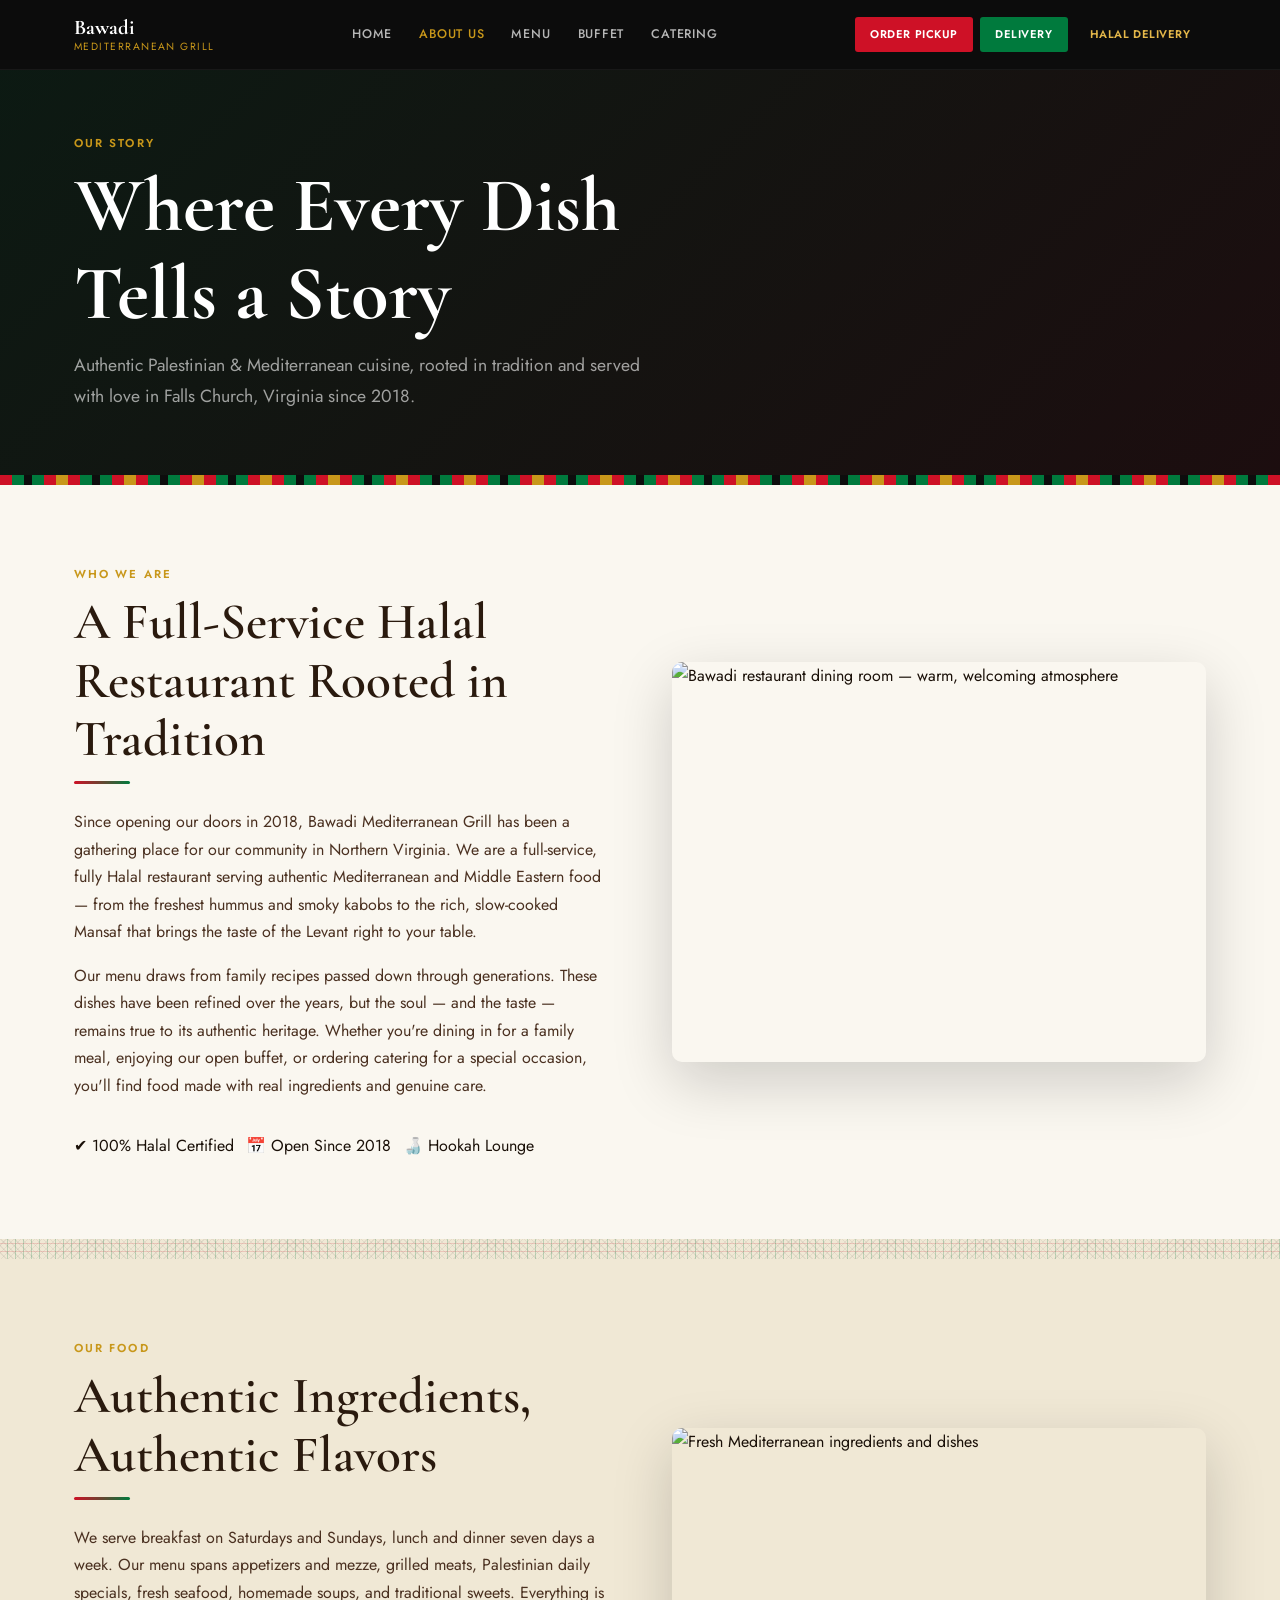
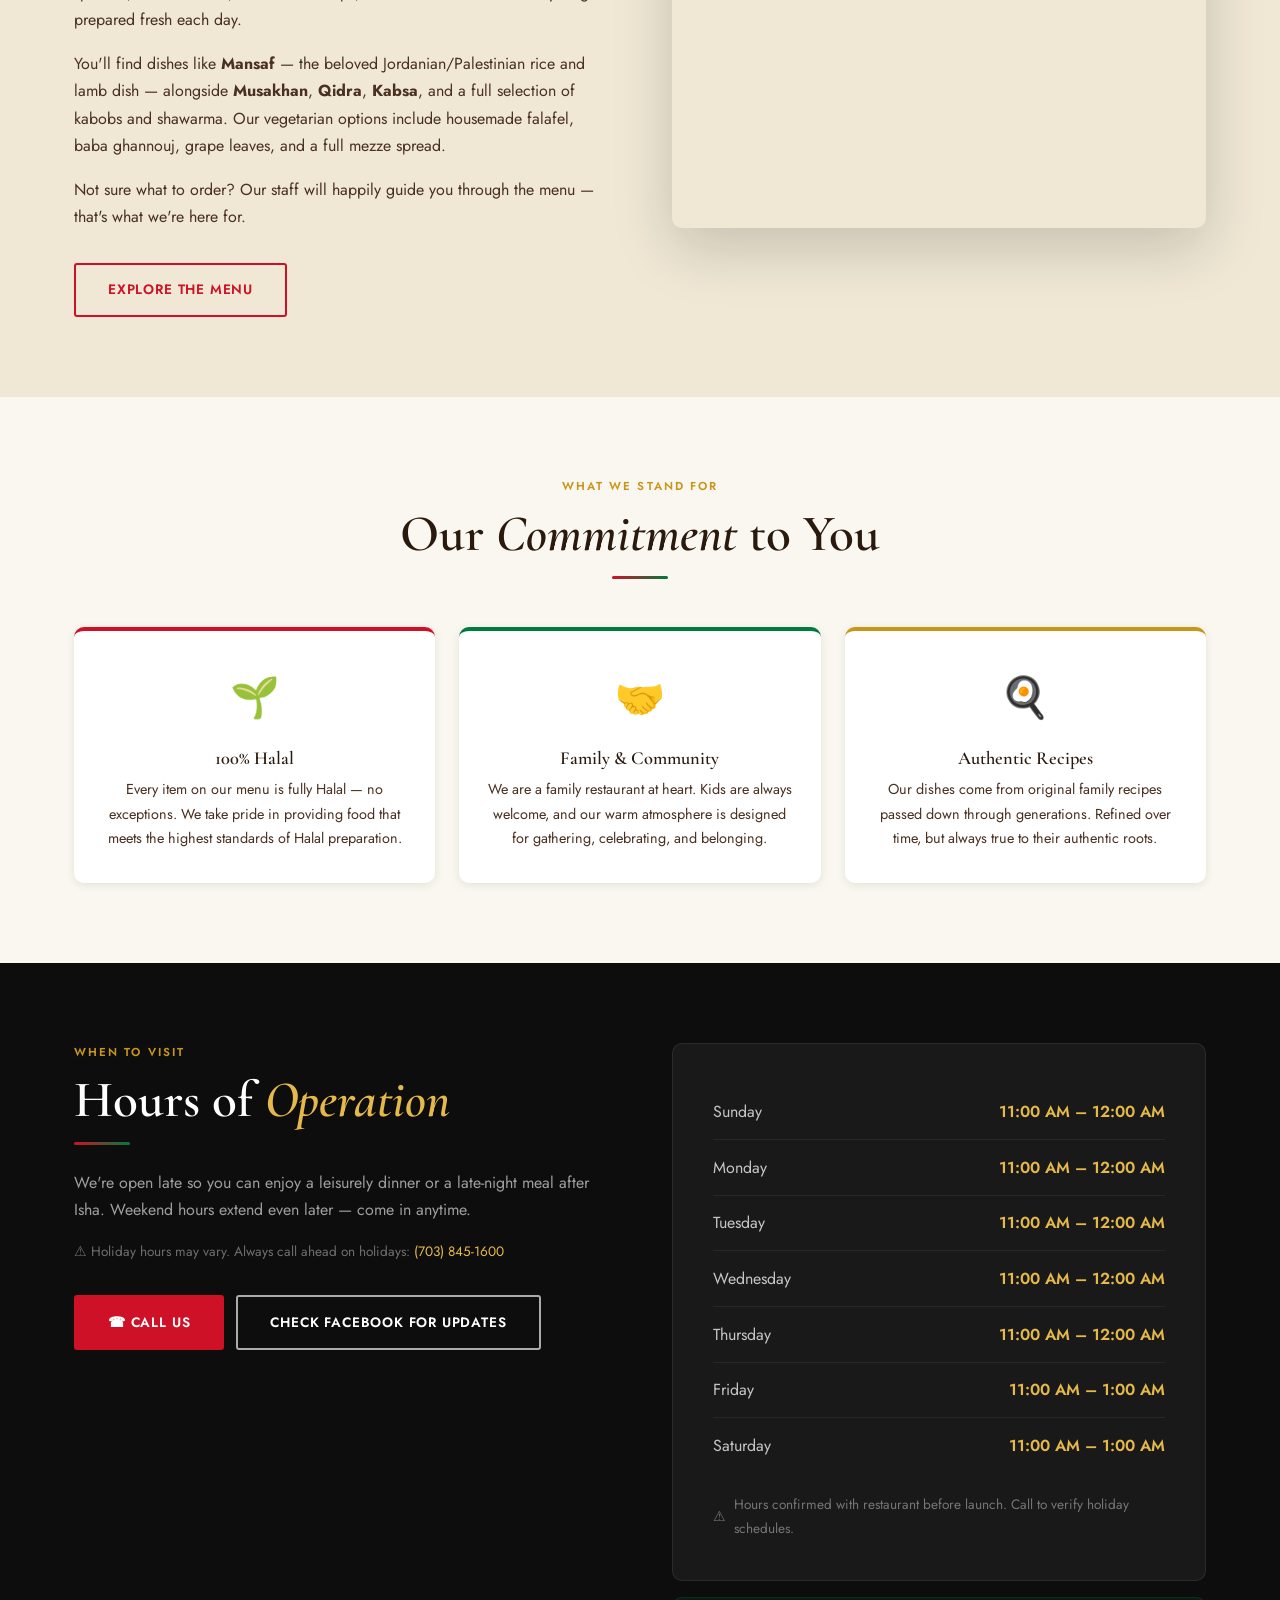
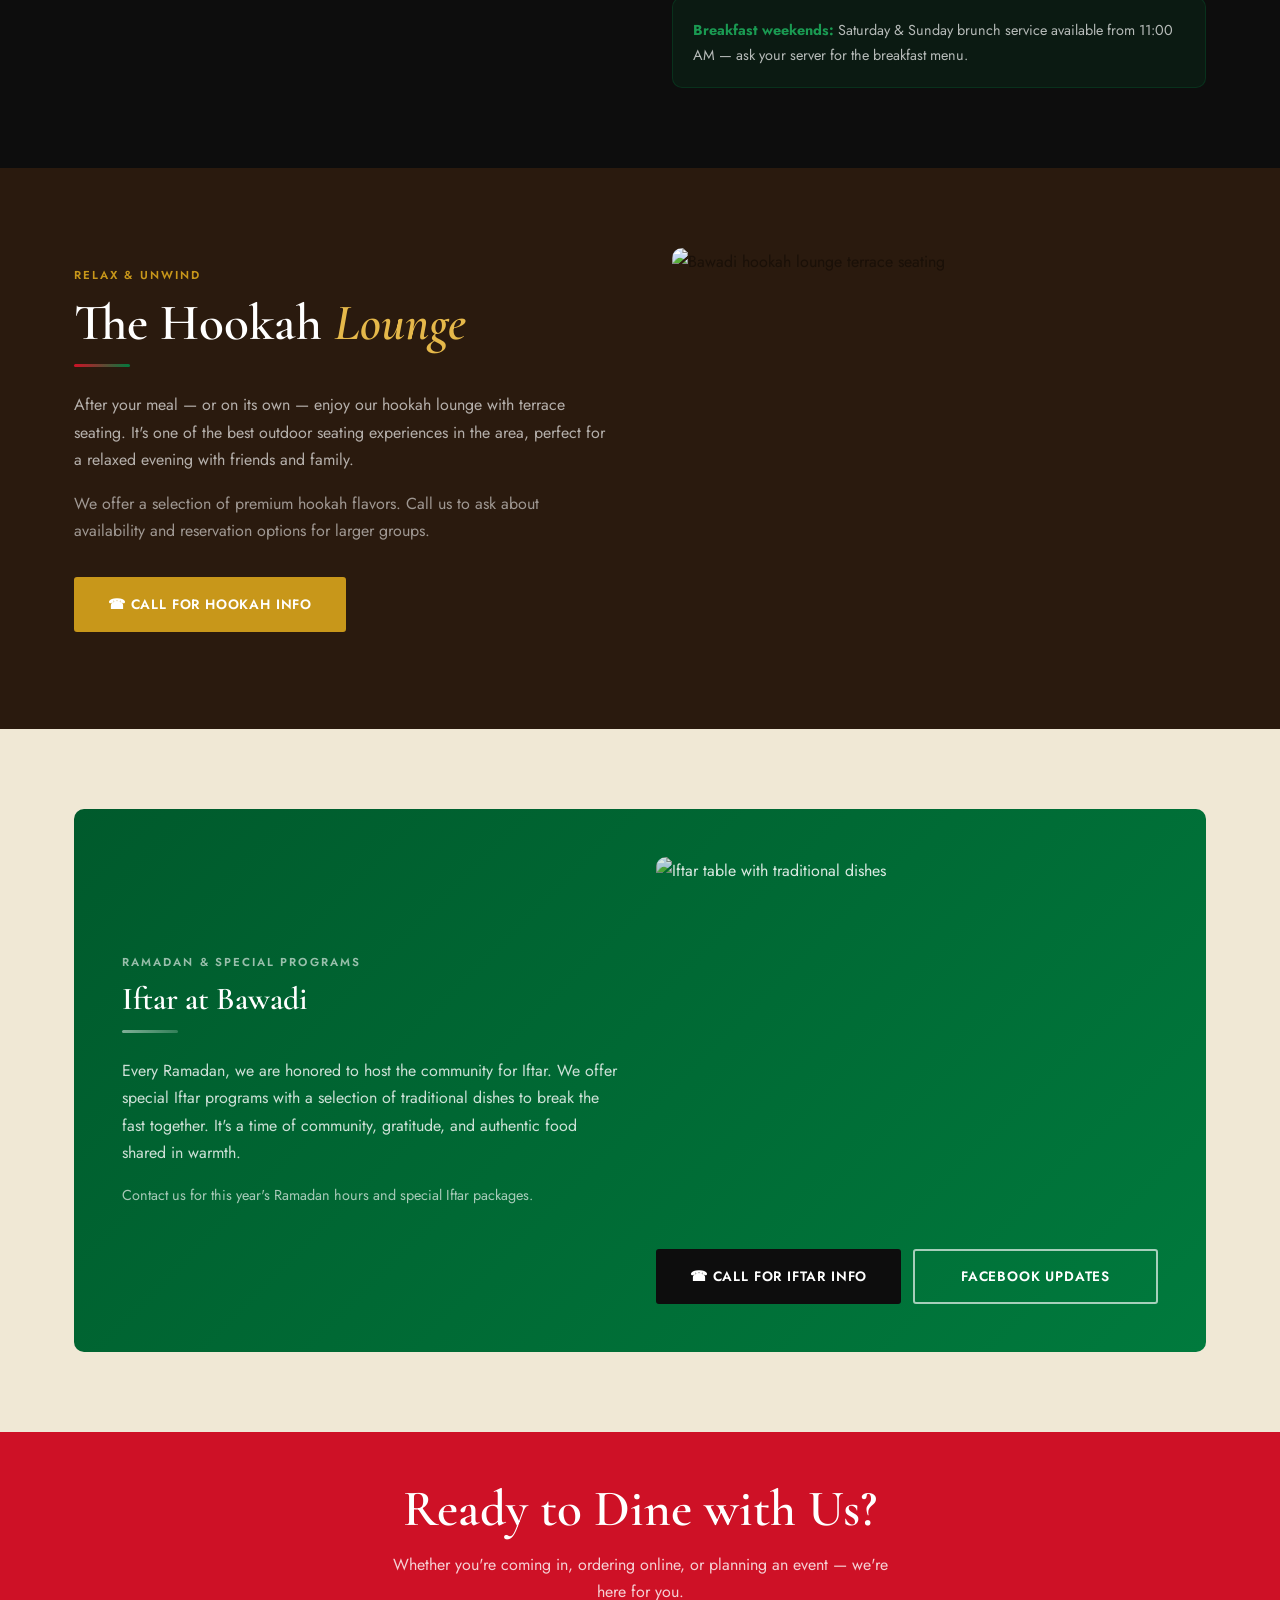
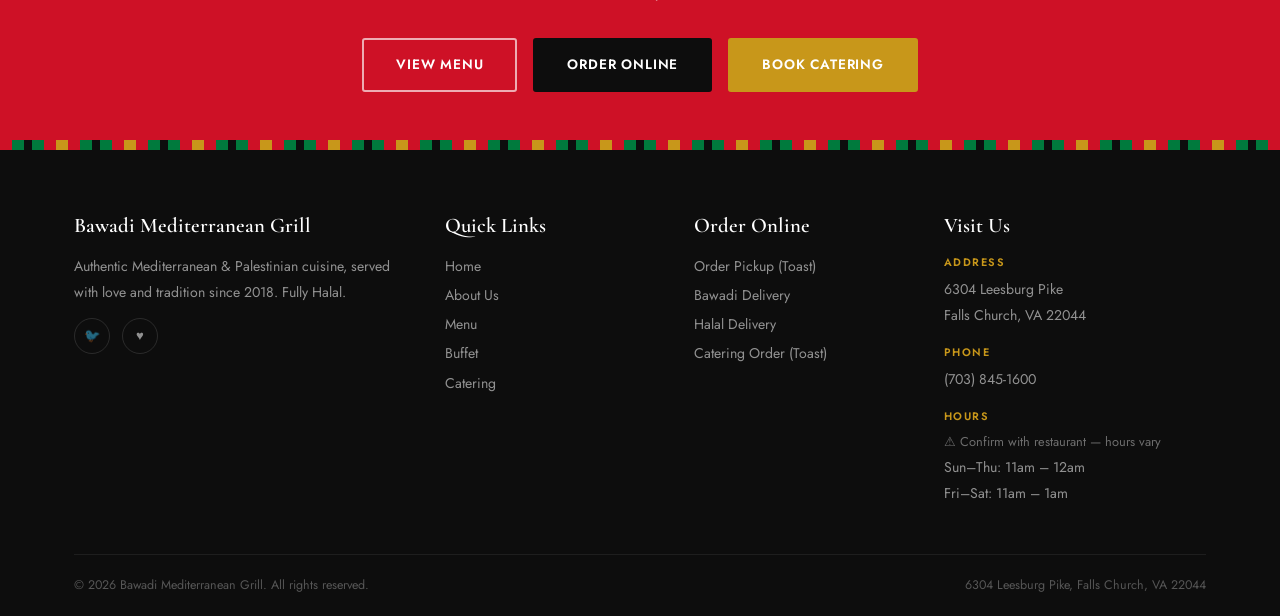
==== about.html @ a2471df7 "Add files via upload" ====
<!DOCTYPE html>
<html lang="en">
<head>
  <meta charset="UTF-8">
  <meta name="viewport" content="width=device-width, initial-scale=1.0">
  <meta name="description" content="About Bawadi Mediterranean Grill — Authentic Palestinian & Mediterranean cuisine in Falls Church, VA since 2018. Fully Halal, family friendly, hookah lounge.">
  <title>About Us | Bawadi Mediterranean Grill</title>
  <link rel="stylesheet" href="css/style.css">
  <style>
    .story-block { display: grid; grid-template-columns: 1fr 1fr; gap: 4rem; align-items: center; }
    .story-block.reverse { direction: rtl; }
    .story-block.reverse > * { direction: ltr; }
    .story-img { border-radius: var(--radius-lg); overflow: hidden; box-shadow: var(--shadow-lg); aspect-ratio: 4/3; }
    .story-img img { width: 100%; height: 100%; object-fit: cover; }

    .values-grid { display: grid; grid-template-columns: repeat(3, 1fr); gap: 1.5rem; }
    .value-card {
      background: var(--white); border-radius: var(--radius-lg); padding: 2rem 1.5rem;
      box-shadow: var(--shadow-sm); text-align: center;
      border-top: 4px solid transparent;
      transition: transform var(--transition), box-shadow var(--transition);
    }
    .value-card:hover { transform: translateY(-4px); box-shadow: var(--shadow-md); }
    .value-card.red { border-top-color: var(--pal-red); }
    .value-card.green { border-top-color: var(--pal-green); }
    .value-card.gold { border-top-color: var(--gold); }
    .value-icon { font-size: 2.5rem; margin-bottom: 1rem; }
    .value-card h4 { margin-bottom: .5rem; }
    .value-card p { font-size: .9rem; }

    .hours-section { background: var(--black); }
    .hours-card {
      background: rgba(255,255,255,.05); border: 1px solid rgba(255,255,255,.08);
      border-radius: var(--radius-lg); padding: 2.5rem;
    }
    .hours-table-dark { width: 100%; border-collapse: collapse; }
    .hours-table-dark td { padding: .85rem 0; font-size: 1rem; color: rgba(255,255,255,.75); border-bottom: 1px solid rgba(255,255,255,.06); }
    .hours-table-dark td:last-child { text-align: right; font-weight: 600; color: var(--gold-lt); }
    .hours-table-dark tr:last-child td { border-bottom: none; }
    .hours-note { margin-top: 1.25rem; font-size: .85rem; color: rgba(255,255,255,.4); display: flex; align-items: center; gap: .5rem; }

    .hookah-section {
      background: var(--walnut);
      position: relative; overflow: hidden;
    }
    .hookah-section::before {
      content: '';
      position: absolute; inset: 0;
      background-image: url('https://images.unsplash.com/photo-1568702846914-96b305d2aaeb?w=1600&q=80');
      background-size: cover; background-position: center;
      opacity: .18;
    }
    .hookah-content { position: relative; z-index: 1; }

    .iftar-section { background: var(--cream-dk); }
    .iftar-card {
      background: linear-gradient(135deg, var(--pal-green-dk) 0%, var(--pal-green) 100%);
      border-radius: var(--radius-lg); padding: 3rem; color: var(--white);
      display: grid; grid-template-columns: 1fr 1fr; gap: 2rem; align-items: center;
    }
    .iftar-card h3 { color: var(--white); }
    .iftar-card p { color: rgba(255,255,255,.8); }

    @media (max-width: 768px) {
      .story-block, .story-block.reverse { grid-template-columns: 1fr; direction: ltr; gap: 2rem; }
      .values-grid { grid-template-columns: 1fr; }
      .iftar-card { grid-template-columns: 1fr; }
    }
  </style>
</head>
<body>

  <!-- ═══ PAGE HERO ═══ -->
  <section class="page-hero keffiyeh-accent">
    <div class="container">
      <span class="section-label">Our Story</span>
      <h1>Where Every Dish<br>Tells a Story</h1>
      <p>Authentic Palestinian & Mediterranean cuisine, rooted in tradition and served with love in Falls Church, Virginia since 2018.</p>
    </div>
  </section>
  <div class="tatreez-stripe"></div>

  <!-- ═══ STORY ═══ -->
  <section class="section" style="background:var(--cream);">
    <div class="container">
      <div class="story-block anim">
        <div>
          <span class="section-label">Who We Are</span>
          <h2>A Full-Service Halal Restaurant Rooted in Tradition</h2>
          <div class="divider"></div>
          <p>Since opening our doors in 2018, Bawadi Mediterranean Grill has been a gathering place for our community in Northern Virginia. We are a full-service, fully Halal restaurant serving authentic Mediterranean and Middle Eastern food — from the freshest hummus and smoky kabobs to the rich, slow-cooked Mansaf that brings the taste of the Levant right to your table.</p>
          <p style="margin-top:1rem;">Our menu draws from family recipes passed down through generations. These dishes have been refined over the years, but the soul — and the taste — remains true to its authentic heritage. Whether you're dining in for a family meal, enjoying our open buffet, or ordering catering for a special occasion, you'll find food made with real ingredients and genuine care.</p>
          <div style="margin-top:2rem;display:flex;gap:.75rem;flex-wrap:wrap;">
            <span class="badge badge-green">&#x2714; 100% Halal Certified</span>
            <span class="badge badge-red">&#x1F4C5; Open Since 2018</span>
            <span class="badge badge-gold">&#x1F376; Hookah Lounge</span>
          </div>
        </div>
        <div>
          <div class="story-img">
            <img src="https://images.unsplash.com/photo-1414235077428-338989a2e8c0?w=900&q=80" alt="Bawadi restaurant dining room — warm, welcoming atmosphere">
          </div>
        </div>
      </div>
    </div>
  </section>

  <!-- Keffiyeh band -->
  <div class="keffiyeh-band"></div>

  <!-- ═══ FOOD PHILOSOPHY ═══ -->
  <section class="section" style="background:var(--cream-dk);">
    <div class="container">
      <div class="story-block reverse anim">
        <div>
          <div class="story-img">
            <img src="https://images.unsplash.com/photo-1504674900247-0877df9cc836?w=900&q=80" alt="Fresh Mediterranean ingredients and dishes">
          </div>
        </div>
        <div>
          <span class="section-label">Our Food</span>
          <h2>Authentic Ingredients, Authentic Flavors</h2>
          <div class="divider"></div>
          <p>We serve breakfast on Saturdays and Sundays, lunch and dinner seven days a week. Our menu spans appetizers and mezze, grilled meats, Palestinian daily specials, fresh seafood, homemade soups, and traditional sweets. Everything is prepared fresh each day.</p>
          <p style="margin-top:1rem;">You'll find dishes like <strong>Mansaf</strong> — the beloved Jordanian/Palestinian rice and lamb dish — alongside <strong>Musakhan</strong>, <strong>Qidra</strong>, <strong>Kabsa</strong>, and a full selection of kabobs and shawarma. Our vegetarian options include housemade falafel, baba ghannouj, grape leaves, and a full mezze spread.</p>
          <p style="margin-top:1rem;">Not sure what to order? Our staff will happily guide you through the menu — that's what we're here for.</p>
          <div style="margin-top:2rem;">
            <a href="menu.html" class="btn btn-outline">Explore the Menu</a>
          </div>
        </div>
      </div>
    </div>
  </section>

  <!-- ═══ VALUES ═══ -->
  <section class="section" style="background:var(--cream);">
    <div class="container">
      <div class="text-center anim" style="margin-bottom:3rem;">
        <span class="section-label">What We Stand For</span>
        <h2>Our <em style="font-style:italic">Commitment</em> to You</h2>
        <div class="divider center"></div>
      </div>
      <div class="values-grid">
        <div class="value-card red anim">
          <div class="value-icon">&#x1F331;</div>
          <h4>100% Halal</h4>
          <p>Every item on our menu is fully Halal — no exceptions. We take pride in providing food that meets the highest standards of Halal preparation.</p>
        </div>
        <div class="value-card green anim anim-delay-2">
          <div class="value-icon">&#x1F91D;</div>
          <h4>Family & Community</h4>
          <p>We are a family restaurant at heart. Kids are always welcome, and our warm atmosphere is designed for gathering, celebrating, and belonging.</p>
        </div>
        <div class="value-card gold anim anim-delay-3">
          <div class="value-icon">&#x1F373;</div>
          <h4>Authentic Recipes</h4>
          <p>Our dishes come from original family recipes passed down through generations. Refined over time, but always true to their authentic roots.</p>
        </div>
      </div>
    </div>
  </section>

  <!-- ═══ HOURS ═══ -->
  <section class="section hours-section">
    <div class="container">
      <div class="grid-2" style="gap:4rem;align-items:start;">
        <div class="anim">
          <span class="section-label" style="color:var(--gold);">When to Visit</span>
          <h2 style="color:var(--white);">Hours of <em style="font-style:italic;color:var(--gold-lt);">Operation</em></h2>
          <div class="divider"></div>
          <p style="color:rgba(255,255,255,.6);">We're open late so you can enjoy a leisurely dinner or a late-night meal after Isha. Weekend hours extend even later — come in anytime.</p>
          <p style="color:rgba(255,255,255,.4);font-size:.85rem;margin-top:1rem;">⚠ Holiday hours may vary. Always call ahead on holidays: <a href="tel:7038451600" style="color:var(--gold-lt);">(703) 845-1600</a></p>
          <div style="margin-top:2rem;display:flex;gap:.75rem;flex-wrap:wrap;">
            <a href="tel:7038451600" class="btn btn-primary">&#x260E; Call Us</a>
            <a href="https://www.facebook.com/Bawadimediterraneangrillandsweetscafe/" target="_blank" rel="noopener" class="btn btn-secondary">Check Facebook for Updates</a>
          </div>
        </div>
        <div class="anim anim-delay-2">
          <div class="hours-card">
            <table class="hours-table-dark">
              <tr><td>Sunday</td><td>11:00 AM – 12:00 AM</td></tr>
              <tr><td>Monday</td><td>11:00 AM – 12:00 AM</td></tr>
              <tr><td>Tuesday</td><td>11:00 AM – 12:00 AM</td></tr>
              <tr><td>Wednesday</td><td>11:00 AM – 12:00 AM</td></tr>
              <tr><td>Thursday</td><td>11:00 AM – 12:00 AM</td></tr>
              <tr><td>Friday</td><td>11:00 AM – 1:00 AM</td></tr>
              <tr><td>Saturday</td><td>11:00 AM – 1:00 AM</td></tr>
            </table>
            <div class="hours-note">
              <span>&#x26A0;</span>
              <span>Hours confirmed with restaurant before launch. Call to verify holiday schedules.</span>
            </div>
          </div>
          <div style="margin-top:1rem;background:rgba(0,122,61,.12);border:1px solid rgba(0,122,61,.25);border-radius:var(--radius-lg);padding:1.25rem;">
            <p style="color:rgba(255,255,255,.7);font-size:.9rem;"><strong style="color:var(--pal-green-lt);">Breakfast weekends:</strong> Saturday & Sunday brunch service available from 11:00 AM — ask your server for the breakfast menu.</p>
          </div>
        </div>
      </div>
    </div>
  </section>

  <!-- ═══ HOOKAH LOUNGE ═══ -->
  <section class="section hookah-section">
    <div class="container hookah-content">
      <div class="grid-2" style="gap:4rem;align-items:center;">
        <div class="anim">
          <span class="section-label" style="color:var(--gold);">Relax & Unwind</span>
          <h2 style="color:var(--white);">The Hookah <em style="font-style:italic;color:var(--gold-lt);">Lounge</em></h2>
          <div class="divider"></div>
          <p style="color:rgba(255,255,255,.65);">After your meal — or on its own — enjoy our hookah lounge with terrace seating. It's one of the best outdoor seating experiences in the area, perfect for a relaxed evening with friends and family.</p>
          <p style="color:rgba(255,255,255,.55);margin-top:1rem;">We offer a selection of premium hookah flavors. Call us to ask about availability and reservation options for larger groups.</p>
          <div style="margin-top:2rem;">
            <a href="tel:7038451600" class="btn btn-gold">&#x260E; Call for Hookah Info</a>
          </div>
        </div>
        <div class="anim anim-delay-2">
          <div style="border-radius:var(--radius-lg);overflow:hidden;aspect-ratio:4/3;">
            <img src="https://images.unsplash.com/photo-1555992336-03a23c7b20ee?w=900&q=80" alt="Bawadi hookah lounge terrace seating" style="width:100%;height:100%;object-fit:cover;">
          </div>
        </div>
      </div>
    </div>
  </section>

  <!-- ═══ IFTAR / RAMADAN ═══ -->
  <section class="section iftar-section">
    <div class="container anim">
      <div class="iftar-card">
        <div>
          <span class="section-label" style="color:rgba(255,255,255,.6);">Ramadan & Special Programs</span>
          <h3>Iftar at Bawadi</h3>
          <div class="divider" style="background:linear-gradient(90deg,rgba(255,255,255,.5),rgba(255,255,255,.2));"></div>
          <p>Every Ramadan, we are honored to host the community for Iftar. We offer special Iftar programs with a selection of traditional dishes to break the fast together. It's a time of community, gratitude, and authentic food shared in warmth.</p>
          <p style="margin-top:1rem;color:rgba(255,255,255,.65);font-size:.9rem;">Contact us for this year's Ramadan hours and special Iftar packages.</p>
        </div>
        <div>
          <div style="border-radius:var(--radius-lg);overflow:hidden;aspect-ratio:4/3;">
            <img src="https://images.unsplash.com/photo-1519279655081-af8012573edd?w=700&q=80" alt="Iftar table with traditional dishes" style="width:100%;height:100%;object-fit:cover;opacity:.85;">
          </div>
          <div style="margin-top:1rem;display:flex;gap:.75rem;">
            <a href="tel:7038451600" class="btn btn-dark" style="flex:1;justify-content:center;">&#x260E; Call for Iftar Info</a>
            <a href="https://www.facebook.com/Bawadimediterraneangrillandsweetscafe/" target="_blank" rel="noopener" class="btn btn-secondary" style="flex:1;justify-content:center;">Facebook Updates</a>
          </div>
        </div>
      </div>
    </div>
  </section>

  <!-- ═══ CTA ═══ -->
  <section class="section-sm" style="background:var(--pal-red);text-align:center;">
    <div class="container anim">
      <h2 style="color:var(--white);margin-bottom:.75rem;">Ready to Dine with Us?</h2>
      <p style="color:rgba(255,255,255,.8);margin-bottom:2rem;max-width:500px;margin-left:auto;margin-right:auto;">Whether you're coming in, ordering online, or planning an event — we're here for you.</p>
      <div style="display:flex;gap:1rem;justify-content:center;flex-wrap:wrap;">
        <a href="menu.html" class="btn btn-secondary">View Menu</a>
        <a href="https://www.toasttab.com/bawadi-mediterranean-grill/v2/online-order#!/" target="_blank" rel="noopener" class="btn btn-dark">Order Online</a>
        <a href="catering.html" class="btn btn-gold">Book Catering</a>
      </div>
    </div>
  </section>

  <script src="js/layout.js"></script>
  <script src="js/main.js"></script>
</body>
</html>
---- css/style.css ----
@import url('https://fonts.googleapis.com/css2?family=Cormorant+Garamond:ital,wght@0,400;0,600;0,700;1,400;1,600&family=Jost:wght@300;400;500;600&display=swap');

/* ═══════════════════════════════════════════════════
   BAWADI MEDITERRANEAN GRILL — Design System
   Palestinian-inspired: black, white, green, crimson-red
   with aged gold warmth and tatreez/keffiyeh accents
   ═══════════════════════════════════════════════════ */

:root {
  --black:        #0D0D0D;
  --pal-green:    #007A3D;
  --pal-green-dk: #005A2C;
  --pal-green-lt: #1A9A52;
  --pal-red:      #CE1126;
  --pal-red-dk:   #A50D1E;
  --white:        #FFFFFF;
  --cream:        #FAF7F0;
  --cream-dk:     #F0E8D5;
  --gold:         #C8971A;
  --gold-lt:      #E5B84A;
  --walnut:       #2A1A0E;
  --text-dark:    #1A1008;
  --text-mid:     #4A3020;
  --text-muted:   #7A6050;

  --nav-h: 70px;
  --max-w: 1180px;
  --radius: 3px;
  --radius-lg: 10px;
  --shadow-sm: 0 2px 10px rgba(10,10,10,.09);
  --shadow-md: 0 8px 30px rgba(10,10,10,.13);
  --shadow-lg: 0 20px 60px rgba(10,10,10,.18);
  --transition: .25s ease;
  --font-display: 'Cormorant Garamond', Georgia, serif;
  --font-body: 'Jost', sans-serif;
}

/* ── Reset ── */
*,*::before,*::after { box-sizing: border-box; margin: 0; padding: 0; }
html { scroll-behavior: smooth; }
body { font-family: var(--font-body); background: var(--cream); color: var(--text-dark); line-height: 1.72; overflow-x: hidden; }
img { max-width: 100%; display: block; }
a { color: inherit; text-decoration: none; }
ul { list-style: none; }

/* ── Typography ── */
h1,h2,h3,h4 { font-family: var(--font-display); line-height: 1.15; color: var(--walnut); }
h1 { font-size: clamp(2.6rem, 6vw, 4.8rem); font-weight: 700; }
h2 { font-size: clamp(2rem, 4vw, 3.2rem); font-weight: 600; }
h3 { font-size: clamp(1.4rem, 2.5vw, 2rem); font-weight: 600; }
h4 { font-size: 1.15rem; font-weight: 600; }
p { font-size: 1rem; color: var(--text-mid); }
.section-label { font-family: var(--font-body); font-size: .72rem; font-weight: 600; letter-spacing: .18em; text-transform: uppercase; color: var(--gold); display: block; margin-bottom: .5rem; }
.section-sub { font-size: 1.05rem; color: var(--text-muted); max-width: 580px; }
.text-center { text-align: center; }
.text-center .section-sub { margin: 0 auto; }
.text-white h1,.text-white h2,.text-white h3,.text-white h4 { color: var(--white); }
.text-white p, .text-white .section-sub { color: rgba(255,255,255,.7); }

/* ── Tatreez (Palestinian embroidery) stripe accent ── */
.tatreez-stripe {
  height: 10px;
  background: repeating-linear-gradient(90deg,
    var(--pal-red) 0px, var(--pal-red) 12px,
    var(--pal-green) 12px, var(--pal-green) 24px,
    var(--black) 24px, var(--black) 32px,
    var(--pal-green) 32px, var(--pal-green) 44px,
    var(--pal-red) 44px, var(--pal-red) 56px,
    var(--gold) 56px, var(--gold) 68px
  );
}

/* Keffiyeh CSS pattern (repeating diamond/crosshatch) */
.keffiyeh-band {
  height: 20px;
  background-color: var(--cream-dk);
  background-image:
    repeating-linear-gradient(90deg, transparent, transparent 7px, rgba(0,122,61,.22) 7px, rgba(0,122,61,.22) 8px),
    repeating-linear-gradient(0deg, transparent, transparent 7px, rgba(206,17,38,.16) 7px, rgba(206,17,38,.16) 8px),
    repeating-linear-gradient(45deg, transparent, transparent 4px, rgba(0,0,0,.06) 4px, rgba(0,0,0,.06) 5px),
    repeating-linear-gradient(-45deg, transparent, transparent 4px, rgba(0,0,0,.06) 4px, rgba(0,0,0,.06) 5px);
}

/* ── Buttons ── */
.btn { display: inline-flex; align-items: center; gap: .45rem; font-family: var(--font-body); font-size: .85rem; font-weight: 600; letter-spacing: .06em; text-transform: uppercase; padding: .85rem 2rem; border-radius: var(--radius); border: 2px solid transparent; cursor: pointer; transition: var(--transition); white-space: nowrap; }
.btn-primary { background: var(--pal-red); color: var(--white); border-color: var(--pal-red); }
.btn-primary:hover { background: var(--pal-red-dk); transform: translateY(-2px); box-shadow: var(--shadow-md); }
.btn-secondary { background: transparent; color: var(--white); border-color: rgba(255,255,255,.65); }
.btn-secondary:hover { background: rgba(255,255,255,.1); border-color: var(--white); }
.btn-green { background: var(--pal-green); color: var(--white); border-color: var(--pal-green); }
.btn-green:hover { background: var(--pal-green-dk); transform: translateY(-2px); box-shadow: var(--shadow-md); }
.btn-outline { background: transparent; color: var(--pal-red); border-color: var(--pal-red); }
.btn-outline:hover { background: var(--pal-red); color: var(--white); transform: translateY(-2px); }
.btn-gold { background: var(--gold); color: var(--white); border-color: var(--gold); }
.btn-gold:hover { background: #a67c12; transform: translateY(-2px); box-shadow: var(--shadow-md); }
.btn-dark { background: var(--black); color: var(--white); border-color: var(--black); }
.btn-dark:hover { background: #222; transform: translateY(-2px); }

/* ── Layout ── */
.container { max-width: var(--max-w); margin: 0 auto; padding: 0 1.5rem; }
.section { padding: 5rem 0; }
.section-sm { padding: 3rem 0; }
.grid-2 { display: grid; grid-template-columns: 1fr 1fr; gap: 3rem; align-items: center; }
.grid-3 { display: grid; grid-template-columns: repeat(3,1fr); gap: 2rem; }
.grid-4 { display: grid; grid-template-columns: repeat(4,1fr); gap: 1.5rem; }
.divider { width: 56px; height: 3px; margin: .75rem 0 1.5rem; background: linear-gradient(90deg, var(--pal-red), var(--pal-green)); border-radius: 2px; }
.divider.center { margin: .75rem auto 1.5rem; }
.card { background: var(--white); border-radius: var(--radius-lg); box-shadow: var(--shadow-sm); overflow: hidden; transition: transform var(--transition), box-shadow var(--transition); }
.card:hover { transform: translateY(-4px); box-shadow: var(--shadow-md); }
.card-body { padding: 1.5rem; }
.aspect-4-3 { aspect-ratio: 4/3; overflow: hidden; } .aspect-16-9 { aspect-ratio: 16/9; overflow: hidden; } .aspect-1 { aspect-ratio: 1; overflow: hidden; } .aspect-3-2 { aspect-ratio: 3/2; overflow: hidden; }
.img-cover { width: 100%; height: 100%; object-fit: cover; display: block; }
.bg-dark { background: var(--black); } .bg-green { background: var(--pal-green); } .bg-cream { background: var(--cream); } .bg-cream-dk { background: var(--cream-dk); } .bg-walnut { background: var(--walnut); }
.halal-badge { display: inline-flex; align-items: center; gap: .45rem; background: var(--pal-green); color: var(--white); font-size: .72rem; font-weight: 600; letter-spacing: .08em; text-transform: uppercase; padding: .35rem .9rem; border-radius: 999px; }

/* ── NAV ── */
.nav { position: fixed; top: 0; left: 0; right: 0; z-index: 1000; height: var(--nav-h); background: rgba(13,13,13,.97); backdrop-filter: blur(14px); display: flex; align-items: center; transition: box-shadow var(--transition); border-bottom: 1px solid rgba(255,255,255,.05); }
.nav.scrolled { box-shadow: 0 4px 30px rgba(0,0,0,.5); }
.nav-inner { max-width: var(--max-w); margin: 0 auto; padding: 0 1.5rem; width: 100%; display: flex; align-items: center; justify-content: space-between; gap: 1rem; }
.nav-logo { display: flex; align-items: center; gap: .7rem; flex-shrink: 0; }
.nav-logo img { height: 42px; width: auto; }
.nav-logo-text { font-family: var(--font-display); font-size: 1.3rem; font-weight: 700; color: var(--white); line-height: 1.1; }
.nav-logo-text span { display: block; font-size: .65rem; font-family: var(--font-body); font-weight: 400; letter-spacing: .14em; text-transform: uppercase; color: var(--gold); margin-top: 1px; }
.nav-links { display: flex; align-items: center; gap: .1rem; }
.nav-links a { font-size: .78rem; font-weight: 500; letter-spacing: .06em; text-transform: uppercase; color: rgba(255,255,255,.7); padding: .5rem .8rem; border-radius: var(--radius); transition: var(--transition); }
.nav-links a:hover { color: var(--white); }
.nav-links a.active { color: var(--gold); }
.nav-order-btns { display: flex; align-items: center; gap: .4rem; flex-shrink: 0; }
.nav-order-btns a { font-size: .7rem; font-weight: 600; letter-spacing: .05em; text-transform: uppercase; padding: .45rem .9rem; border-radius: var(--radius); border: 1.5px solid transparent; transition: var(--transition); }
.nav-btn-pickup { background: var(--pal-red); color: var(--white); border-color: var(--pal-red); }
.nav-btn-pickup:hover { background: var(--pal-red-dk); }
.nav-btn-delivery { background: var(--pal-green); color: var(--white); border-color: var(--pal-green); }
.nav-btn-delivery:hover { background: var(--pal-green-dk); }
.nav-btn-halal { background: transparent; color: var(--gold-lt); border-color: var(--gold); }
.nav-btn-halal:hover { background: var(--gold); color: var(--black); }
.nav-hamburger { display: none; flex-direction: column; gap: 5px; cursor: pointer; background: none; border: none; padding: .5rem; }
.nav-hamburger span { display: block; width: 24px; height: 2px; background: var(--white); border-radius: 2px; transition: var(--transition); }
.nav-hamburger.open span:nth-child(1) { transform: rotate(45deg) translate(5px,5px); }
.nav-hamburger.open span:nth-child(2) { opacity: 0; }
.nav-hamburger.open span:nth-child(3) { transform: rotate(-45deg) translate(5px,-5px); }
.nav-mobile { display: none; position: fixed; top: var(--nav-h); left: 0; right: 0; background: var(--black); z-index: 999; padding: 1.25rem 1.5rem; flex-direction: column; border-top: 1px solid rgba(255,255,255,.07); max-height: calc(100vh - var(--nav-h)); overflow-y: auto; }
.nav-mobile.open { display: flex; }
.nav-mobile a { font-size: .9rem; font-weight: 500; color: rgba(255,255,255,.75); padding: .85rem 0; border-bottom: 1px solid rgba(255,255,255,.06); letter-spacing: .04em; transition: var(--transition); }
.nav-mobile a:hover { color: var(--gold); }
.nav-mobile .mobile-order-btns { display: flex; flex-direction: column; gap: .6rem; margin-top: 1.25rem; }
.nav-mobile .mobile-order-btns a { text-align: center; padding: .85rem; border-radius: var(--radius); font-weight: 600; font-size: .85rem; letter-spacing: .04em; border: none; }
.mob-btn-pickup { background: var(--pal-red); color: var(--white); }
.mob-btn-delivery { background: var(--pal-green); color: var(--white); }
.mob-btn-halal { background: rgba(200,151,26,.15); color: var(--gold-lt); border: 1px solid var(--gold) !important; }

/* ── Page hero (inner pages) ── */
.page-hero { padding: calc(var(--nav-h) + 4rem) 0 4rem; background: var(--black); position: relative; overflow: hidden; }
.page-hero::after { content: ''; position: absolute; inset: 0; background: linear-gradient(135deg, rgba(0,122,61,.12) 0%, rgba(206,17,38,.08) 100%); pointer-events: none; }
.page-hero .container { position: relative; z-index: 1; }
.page-hero h1 { color: var(--white); }
.page-hero p { color: rgba(255,255,255,.6); font-size: 1.1rem; margin-top: .75rem; max-width: 600px; }

/* ── Scroll to top ── */
.scroll-top { position: fixed; bottom: 2rem; right: 2rem; z-index: 500; width: 44px; height: 44px; border-radius: 50%; background: var(--pal-red); color: var(--white); border: none; cursor: pointer; font-size: 1.1rem; display: flex; align-items: center; justify-content: center; box-shadow: var(--shadow-md); transition: var(--transition); opacity: 0; pointer-events: none; }
.scroll-top.visible { opacity: 1; pointer-events: auto; }
.scroll-top:hover { background: var(--pal-red-dk); transform: translateY(-3px); }

/* ── Hours table ── */
.hours-table { width: 100%; border-collapse: collapse; }
.hours-table td { padding: .6rem 0; font-size: .95rem; color: var(--text-mid); }
.hours-table td:last-child { text-align: right; font-weight: 600; color: var(--pal-green); }
.hours-table tr+tr td { border-top: 1px solid rgba(0,0,0,.07); }

/* ── Animate on scroll ── */
.anim { opacity: 0; transform: translateY(22px); transition: opacity .55s ease, transform .55s ease; }
.anim.visible { opacity: 1; transform: none; }
.anim-delay-1 { transition-delay: .1s; } .anim-delay-2 { transition-delay: .2s; } .anim-delay-3 { transition-delay: .3s; } .anim-delay-4 { transition-delay: .4s; }

/* ── FOOTER ── */
.footer { background: var(--black); color: rgba(255,255,255,.65); padding: 4rem 0 0; }
.footer-grid { display: grid; grid-template-columns: 1.6fr 1fr 1fr 1.3fr; gap: 3rem; padding-bottom: 3rem; }
.footer h4 { color: var(--white); font-family: var(--font-display); font-size: 1.3rem; margin-bottom: .9rem; }
.footer-col-label { font-size: .68rem; letter-spacing: .14em; text-transform: uppercase; color: var(--gold); display: block; margin-bottom: .3rem; margin-top: .9rem; font-weight: 600; }
.footer p,.footer a { font-size: .88rem; color: rgba(255,255,255,.55); line-height: 1.85; }
.footer a:hover { color: var(--gold-lt); }
.footer-links { display: flex; flex-direction: column; gap: .2rem; }
.footer-social { display: flex; gap: .75rem; margin-top: .85rem; }
.footer-social a { width: 36px; height: 36px; border-radius: 50%; border: 1px solid rgba(255,255,255,.12); display: flex; align-items: center; justify-content: center; font-size: .82rem; transition: var(--transition); color: rgba(255,255,255,.55); }
.footer-social a:hover { border-color: var(--gold); color: var(--gold); }
.footer-bottom { border-top: 1px solid rgba(255,255,255,.07); padding: 1.25rem 0; display: flex; align-items: center; justify-content: space-between; font-size: .78rem; color: rgba(255,255,255,.3); }

/* ── Responsive ── */
@media (max-width: 1024px) {
  .grid-4 { grid-template-columns: repeat(2,1fr); }
  .footer-grid { grid-template-columns: 1fr 1fr; }
  .nav-btn-halal { display: none; }
}
@media (max-width: 768px) {
  .section { padding: 3.5rem 0; }
  .grid-2 { grid-template-columns: 1fr; gap: 2rem; }
  .grid-3 { grid-template-columns: 1fr; gap: 1.5rem; }
  .nav-links,.nav-order-btns { display: none; }
  .nav-hamburger { display: flex; }
  .footer-grid { grid-template-columns: 1fr; gap: 2rem; }
  .footer-bottom { flex-direction: column; gap: .5rem; text-align: center; }
}
@media (max-width: 480px) {
  .grid-4 { grid-template-columns: 1fr; }
  h1 { font-size: 2.3rem; } h2 { font-size: 1.85rem; }
}
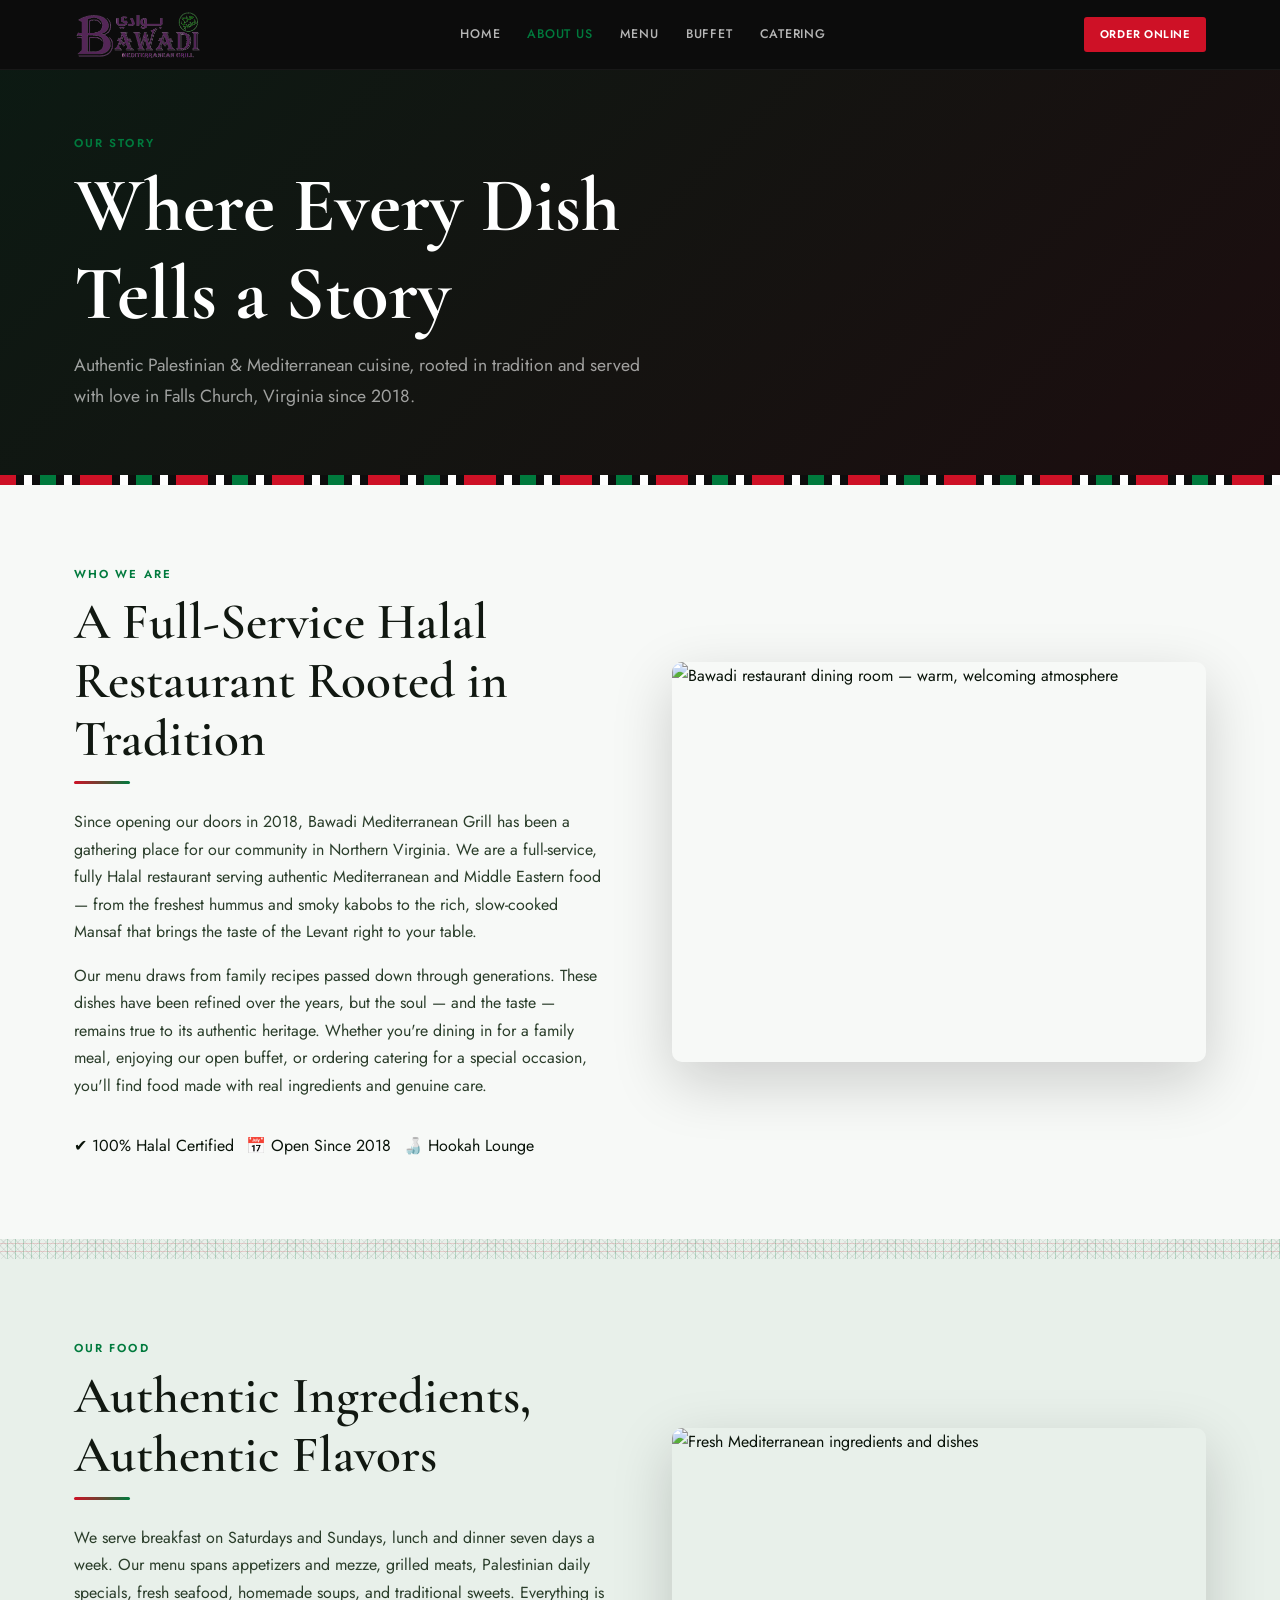
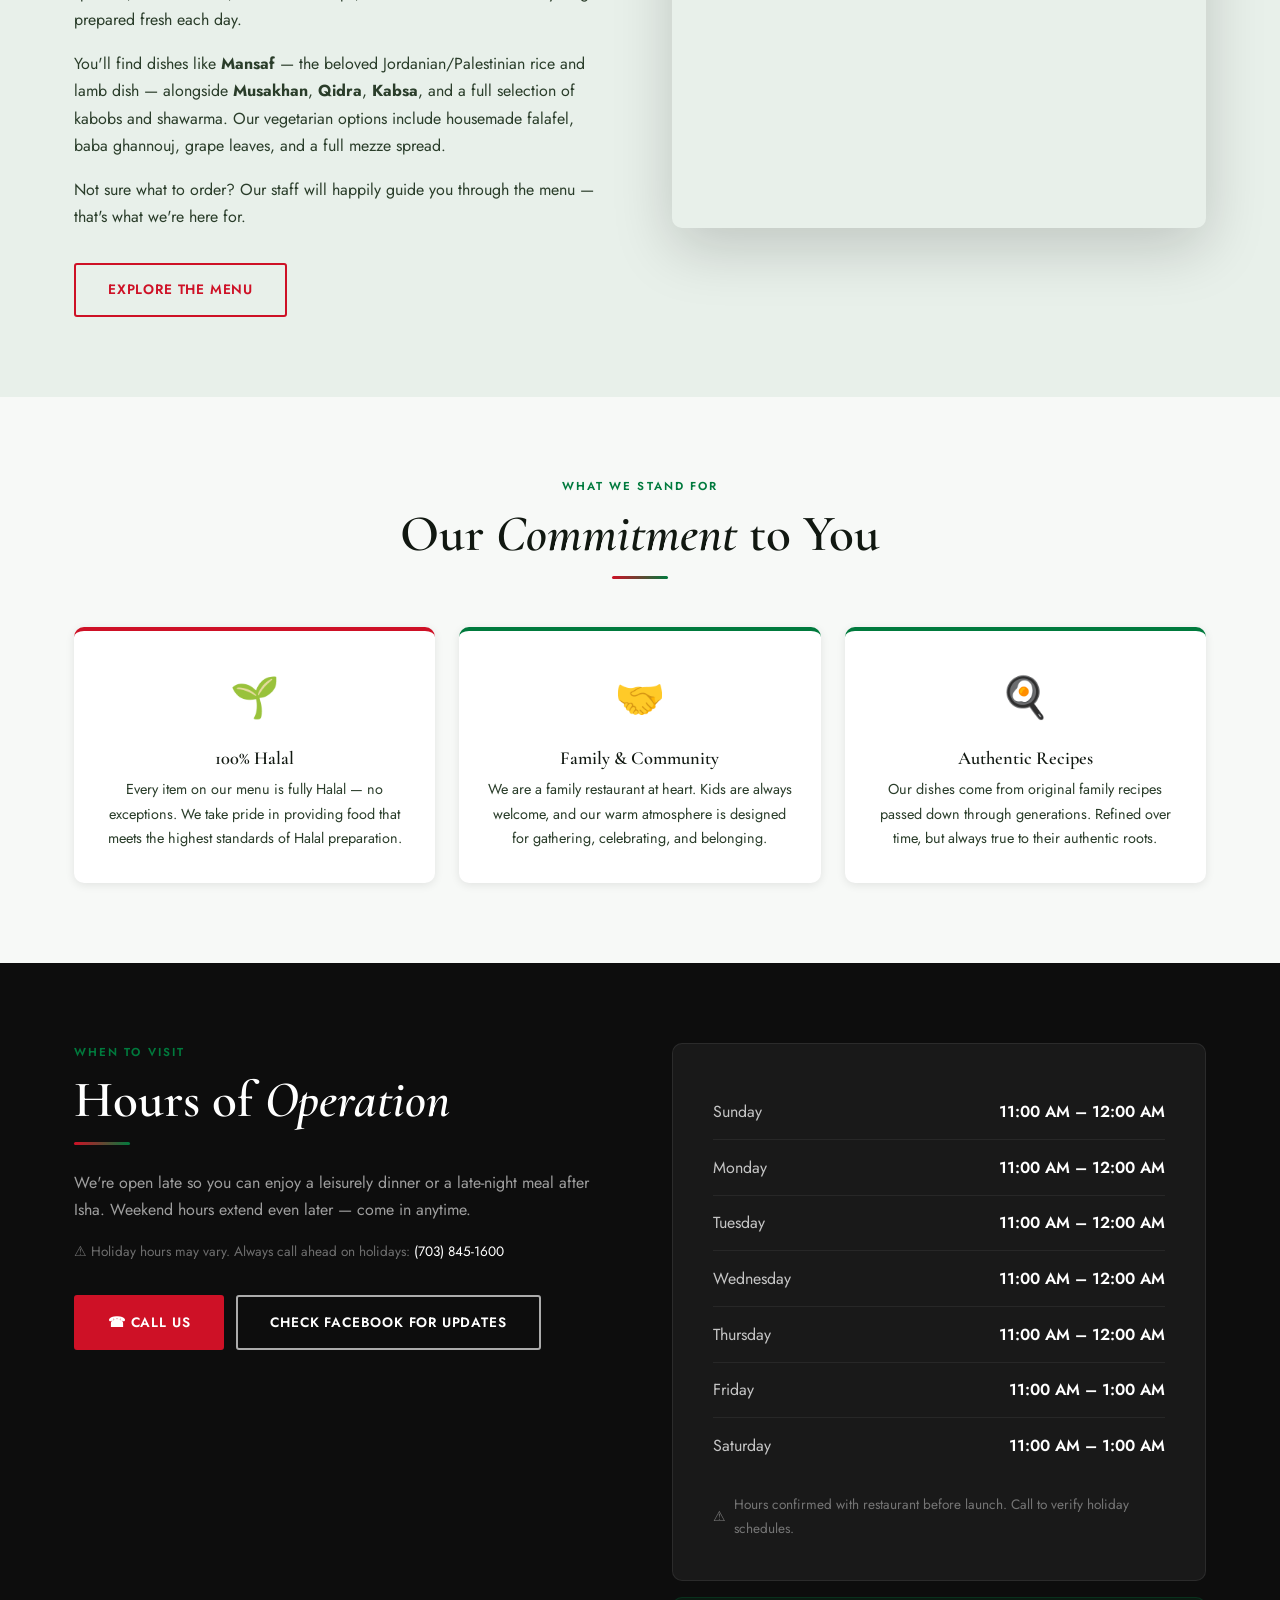
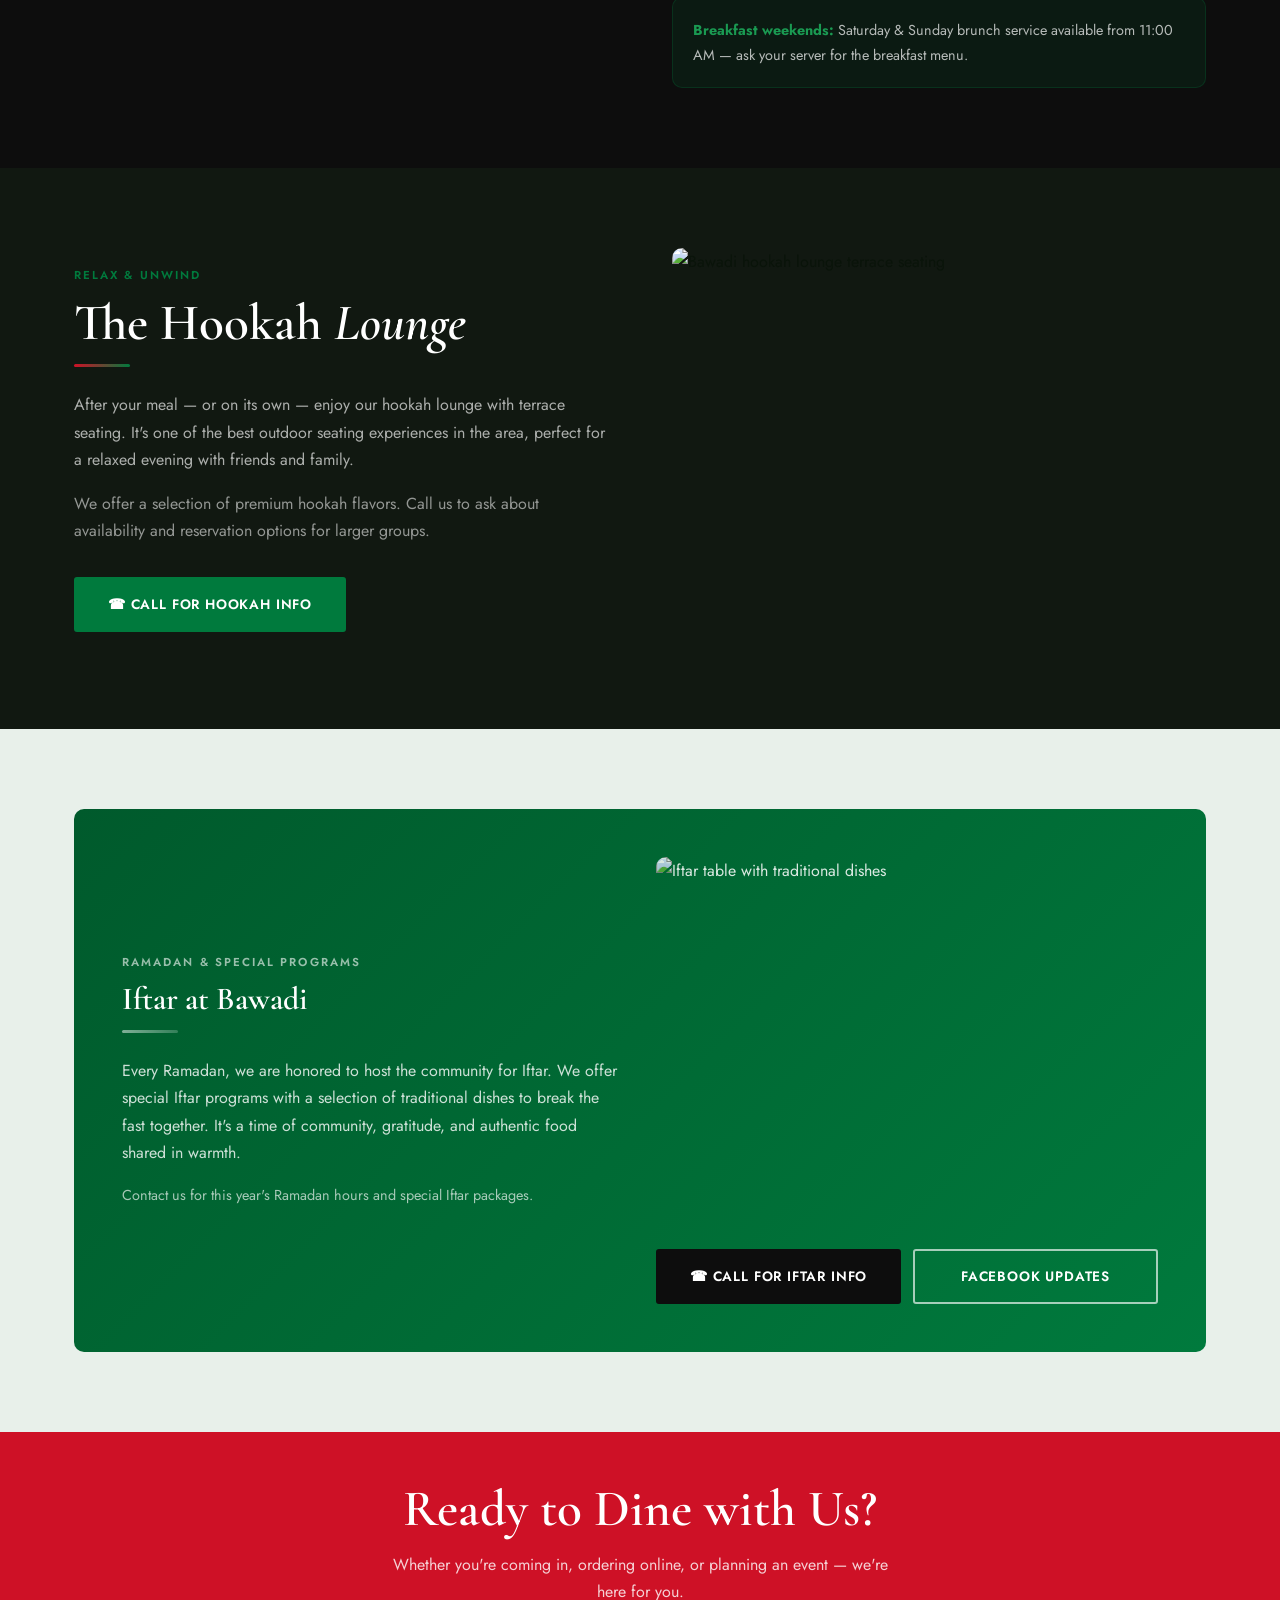
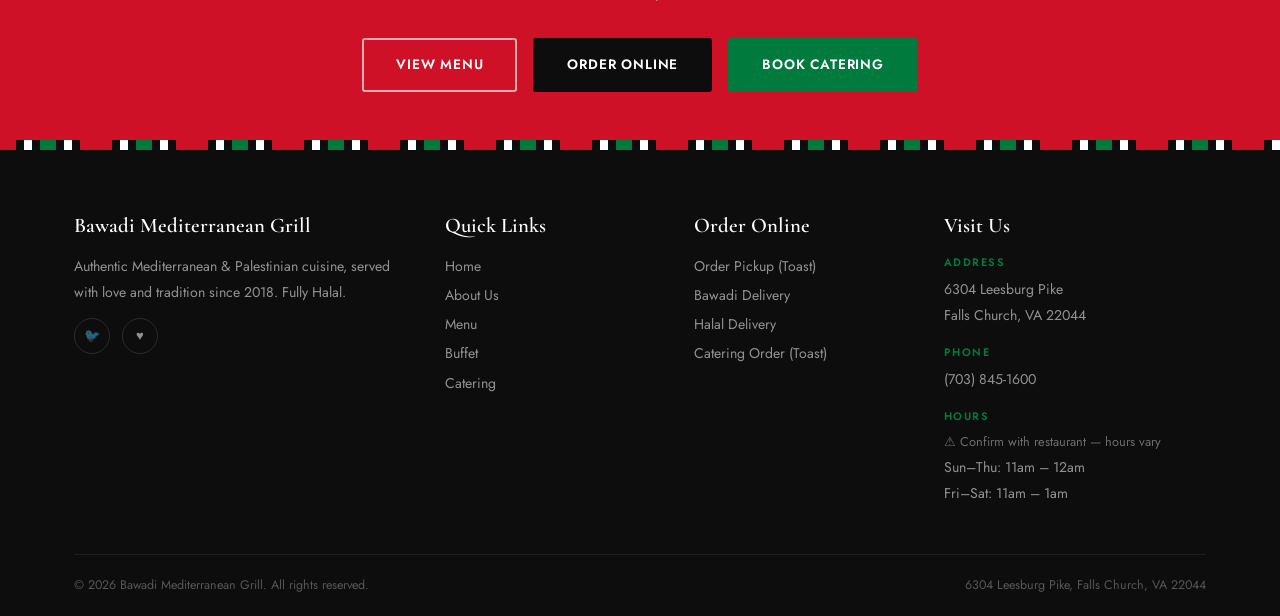
==== commit d869f4a1: "Add files via upload" ====
--- a/about.html
+++ b/about.html
@@ -23,7 +23,7 @@
     .value-card:hover { transform: translateY(-4px); box-shadow: var(--shadow-md); }
     .value-card.red { border-top-color: var(--pal-red); }
     .value-card.green { border-top-color: var(--pal-green); }
-    .value-card.gold { border-top-color: var(--gold); }
+    .value-card.gold { border-top-color: var(--pal-green); }
     .value-icon { font-size: 2.5rem; margin-bottom: 1rem; }
     .value-card h4 { margin-bottom: .5rem; }
     .value-card p { font-size: .9rem; }
@@ -35,7 +35,7 @@
     }
     .hours-table-dark { width: 100%; border-collapse: collapse; }
     .hours-table-dark td { padding: .85rem 0; font-size: 1rem; color: rgba(255,255,255,.75); border-bottom: 1px solid rgba(255,255,255,.06); }
-    .hours-table-dark td:last-child { text-align: right; font-weight: 600; color: var(--gold-lt); }
+    .hours-table-dark td:last-child { text-align: right; font-weight: 600; color: var(--white); }
     .hours-table-dark tr:last-child td { border-bottom: none; }
     .hours-note { margin-top: 1.25rem; font-size: .85rem; color: rgba(255,255,255,.4); display: flex; align-items: center; gap: .5rem; }
 
@@ -166,10 +166,10 @@
       <div class="grid-2" style="gap:4rem;align-items:start;">
         <div class="anim">
           <span class="section-label" style="color:var(--gold);">When to Visit</span>
-          <h2 style="color:var(--white);">Hours of <em style="font-style:italic;color:var(--gold-lt);">Operation</em></h2>
+          <h2 style="color:var(--white);">Hours of <em style="font-style:italic;color:var(--white);">Operation</em></h2>
           <div class="divider"></div>
           <p style="color:rgba(255,255,255,.6);">We're open late so you can enjoy a leisurely dinner or a late-night meal after Isha. Weekend hours extend even later — come in anytime.</p>
-          <p style="color:rgba(255,255,255,.4);font-size:.85rem;margin-top:1rem;">⚠ Holiday hours may vary. Always call ahead on holidays: <a href="tel:7038451600" style="color:var(--gold-lt);">(703) 845-1600</a></p>
+          <p style="color:rgba(255,255,255,.4);font-size:.85rem;margin-top:1rem;">⚠ Holiday hours may vary. Always call ahead on holidays: <a href="tel:7038451600" style="color:var(--white);">(703) 845-1600</a></p>
           <div style="margin-top:2rem;display:flex;gap:.75rem;flex-wrap:wrap;">
             <a href="tel:7038451600" class="btn btn-primary">&#x260E; Call Us</a>
             <a href="https://www.facebook.com/Bawadimediterraneangrillandsweetscafe/" target="_blank" rel="noopener" class="btn btn-secondary">Check Facebook for Updates</a>
@@ -205,12 +205,12 @@
       <div class="grid-2" style="gap:4rem;align-items:center;">
         <div class="anim">
           <span class="section-label" style="color:var(--gold);">Relax & Unwind</span>
-          <h2 style="color:var(--white);">The Hookah <em style="font-style:italic;color:var(--gold-lt);">Lounge</em></h2>
+          <h2 style="color:var(--white);">The Hookah <em style="font-style:italic;color:var(--white);">Lounge</em></h2>
           <div class="divider"></div>
           <p style="color:rgba(255,255,255,.65);">After your meal — or on its own — enjoy our hookah lounge with terrace seating. It's one of the best outdoor seating experiences in the area, perfect for a relaxed evening with friends and family.</p>
           <p style="color:rgba(255,255,255,.55);margin-top:1rem;">We offer a selection of premium hookah flavors. Call us to ask about availability and reservation options for larger groups.</p>
           <div style="margin-top:2rem;">
-            <a href="tel:7038451600" class="btn btn-gold">&#x260E; Call for Hookah Info</a>
+            <a href="tel:7038451600" class="btn btn-green">&#x260E; Call for Hookah Info</a>
           </div>
         </div>
         <div class="anim anim-delay-2">
@@ -253,8 +253,8 @@
       <p style="color:rgba(255,255,255,.8);margin-bottom:2rem;max-width:500px;margin-left:auto;margin-right:auto;">Whether you're coming in, ordering online, or planning an event — we're here for you.</p>
       <div style="display:flex;gap:1rem;justify-content:center;flex-wrap:wrap;">
         <a href="menu.html" class="btn btn-secondary">View Menu</a>
-        <a href="https://www.toasttab.com/bawadi-mediterranean-grill/v2/online-order#!/" target="_blank" rel="noopener" class="btn btn-dark">Order Online</a>
-        <a href="catering.html" class="btn btn-gold">Book Catering</a>
+        <a href="https://order.toasttab.com/online/bawadi-mediterranean-grill#!/" target="_blank" rel="noopener" class="btn btn-dark">Order Online</a>
+        <a href="catering.html" class="btn btn-green">Book Catering</a>
       </div>
     </div>
   </section>
--- a/css/style.css
+++ b/css/style.css
@@ -2,8 +2,8 @@
 
 /* ═══════════════════════════════════════════════════
    BAWADI MEDITERRANEAN GRILL — Design System
-   Palestinian-inspired: black, white, green, crimson-red
-   with aged gold warmth and tatreez/keffiyeh accents
+   Pure Palestinian flag palette: black, white, green, red
+   No gold/yellow — clean and true to the flag
    ═══════════════════════════════════════════════════ */
 
 :root {
@@ -14,14 +14,14 @@
   --pal-red:      #CE1126;
   --pal-red-dk:   #A50D1E;
   --white:        #FFFFFF;
-  --cream:        #FAF7F0;
-  --cream-dk:     #F0E8D5;
-  --gold:         #C8971A;
-  --gold-lt:      #E5B84A;
-  --walnut:       #2A1A0E;
-  --text-dark:    #1A1008;
-  --text-mid:     #4A3020;
-  --text-muted:   #7A6050;
+  --cream:        #F7F9F7;
+  --cream-dk:     #E8F0EA;
+  --gold:         #007A3D;   /* remapped → green (no more yellow) */
+  --gold-lt:      #FFFFFF;   /* remapped → white on dark backgrounds */
+  --walnut:       #111811;
+  --text-dark:    #0A140A;
+  --text-mid:     #2A3D2A;
+  --text-muted:   #5A6E5A;
 
   --nav-h: 70px;
   --max-w: 1180px;
@@ -61,12 +61,15 @@
 .tatreez-stripe {
   height: 10px;
   background: repeating-linear-gradient(90deg,
-    var(--pal-red) 0px, var(--pal-red) 12px,
-    var(--pal-green) 12px, var(--pal-green) 24px,
-    var(--black) 24px, var(--black) 32px,
-    var(--pal-green) 32px, var(--pal-green) 44px,
-    var(--pal-red) 44px, var(--pal-red) 56px,
-    var(--gold) 56px, var(--gold) 68px
+    var(--pal-red) 0px, var(--pal-red) 16px,
+    var(--black) 16px, var(--black) 24px,
+    var(--white) 24px, var(--white) 32px,
+    var(--black) 32px, var(--black) 40px,
+    var(--pal-green) 40px, var(--pal-green) 56px,
+    var(--black) 56px, var(--black) 64px,
+    var(--white) 64px, var(--white) 72px,
+    var(--black) 72px, var(--black) 80px,
+    var(--pal-red) 80px, var(--pal-red) 96px
   );
 }
 
@@ -91,8 +94,8 @@
 .btn-green:hover { background: var(--pal-green-dk); transform: translateY(-2px); box-shadow: var(--shadow-md); }
 .btn-outline { background: transparent; color: var(--pal-red); border-color: var(--pal-red); }
 .btn-outline:hover { background: var(--pal-red); color: var(--white); transform: translateY(-2px); }
-.btn-gold { background: var(--gold); color: var(--white); border-color: var(--gold); }
-.btn-gold:hover { background: #a67c12; transform: translateY(-2px); box-shadow: var(--shadow-md); }
+.btn-gold { background: var(--pal-green); color: var(--white); border-color: var(--pal-green); }
+.btn-gold:hover { background: var(--pal-green-dk); transform: translateY(-2px); box-shadow: var(--shadow-md); }
 .btn-dark { background: var(--black); color: var(--white); border-color: var(--black); }
 .btn-dark:hover { background: #222; transform: translateY(-2px); }
 
@@ -131,8 +134,8 @@
 .nav-btn-pickup:hover { background: var(--pal-red-dk); }
 .nav-btn-delivery { background: var(--pal-green); color: var(--white); border-color: var(--pal-green); }
 .nav-btn-delivery:hover { background: var(--pal-green-dk); }
-.nav-btn-halal { background: transparent; color: var(--gold-lt); border-color: var(--gold); }
-.nav-btn-halal:hover { background: var(--gold); color: var(--black); }
+.nav-btn-halal { background: transparent; color: var(--white); border-color: rgba(255,255,255,.5); }
+.nav-btn-halal:hover { background: rgba(255,255,255,.12); border-color: var(--white); }
 .nav-hamburger { display: none; flex-direction: column; gap: 5px; cursor: pointer; background: none; border: none; padding: .5rem; }
 .nav-hamburger span { display: block; width: 24px; height: 2px; background: var(--white); border-radius: 2px; transition: var(--transition); }
 .nav-hamburger.open span:nth-child(1) { transform: rotate(45deg) translate(5px,5px); }
